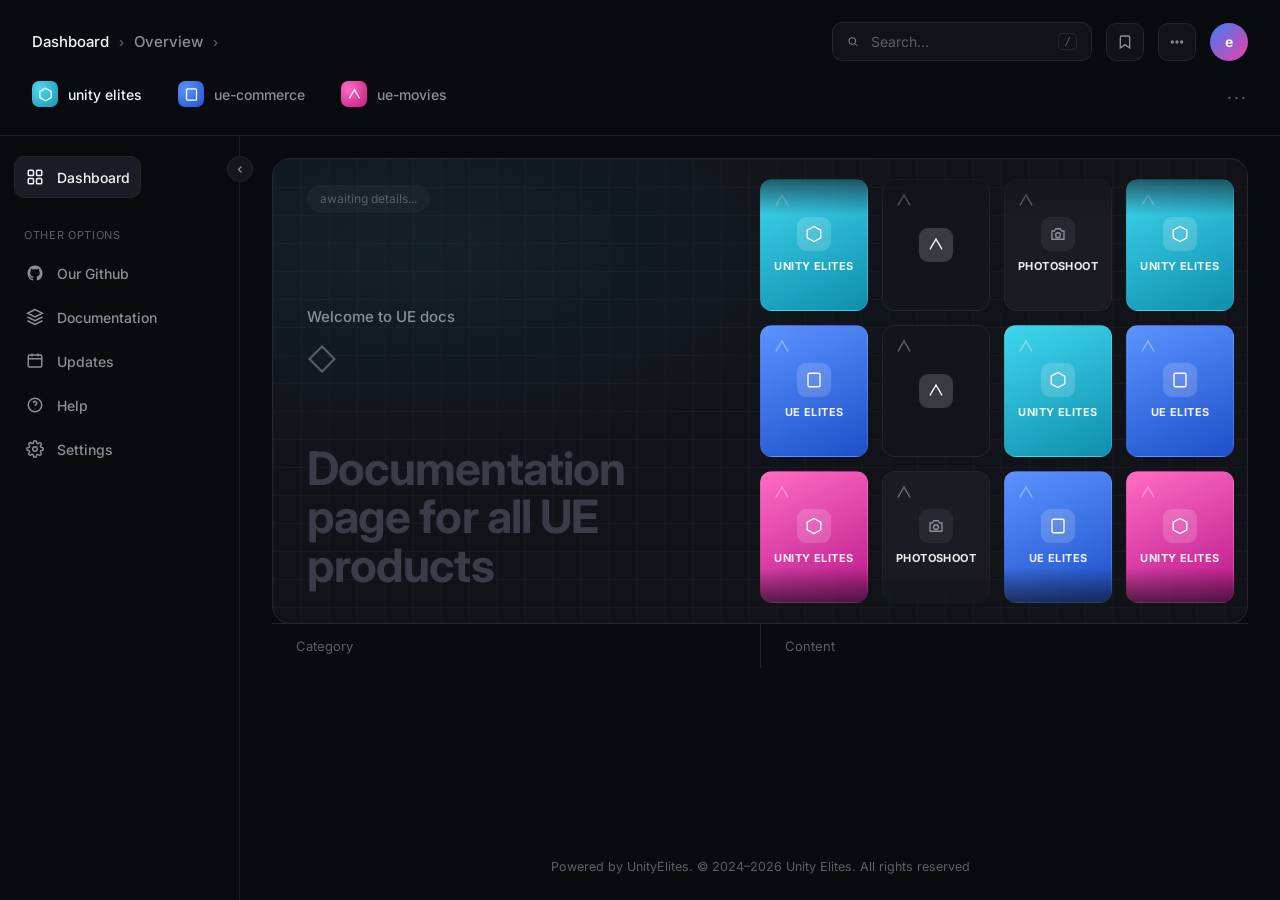
==== docs.html @ 22131591 "memory" ====
<!DOCTYPE html>
<html lang="en">
<head>
<meta charset="UTF-8">
<meta name="viewport" content="width=device-width, initial-scale=1.0">
<title>UE Docs — Documentation</title>
<link rel="preconnect" href="https://fonts.googleapis.com">
<link href="https://fonts.googleapis.com/css2?family=Inter:wght@400;500;600;700;800&display=swap" rel="stylesheet">
<style>
  :root{
    --bg: #0a0b0f;
    --panel: #111319;
    --panel-2: #15171f;
    --border: #23262f;
    --border-soft: #1c1e26;
    --text: #f2f3f5;
    --text-muted: #8a8e99;
    --text-faint: #5b5f6a;
    --accent-cyan: #35c7e8;
    --accent-blue: #3b7cf6;
    --accent-pink: #ef3fa6;
    --active-bg: #1a1d26;
    --radius-lg: 18px;
    --radius-md: 12px;
    --radius-sm: 8px;
  }

  *{ box-sizing: border-box; }

  html,body{
    height: 100%;
    margin: 0;
    background: var(--bg);
    color: var(--text);
    font-family: 'Inter', system-ui, -apple-system, sans-serif;
    -webkit-font-smoothing: antialiased;
  }

  @media (prefers-reduced-motion: reduce){
    *{ animation-duration: 0.001ms !important; transition-duration: 0.001ms !important; }
  }

  a{ color: inherit; text-decoration: none; }
  button{ font-family: inherit; cursor: pointer; }

  .app{
    display: grid;
    grid-template-columns: auto 1fr;
    grid-template-rows: auto auto 1fr auto;
    grid-template-areas:
      "topbar topbar"
      "brands brands"
      "sidebar main"
      "sidebar footer";
    min-height: 100vh;
  }

  /* ---------- Top bar ---------- */
  .topbar{
    grid-area: topbar;
    display: flex;
    align-items: center;
    justify-content: space-between;
    padding: 22px 32px 14px;
    gap: 24px;
  }

  .breadcrumb{
    display: flex;
    align-items: center;
    gap: 10px;
    font-size: 15px;
    color: var(--text);
    font-weight: 500;
  }
  .breadcrumb .sep{ color: var(--text-faint); font-size: 13px; }
  .breadcrumb .crumb-muted{ color: var(--text-muted); }

  .topbar-right{
    display: flex;
    align-items: center;
    gap: 14px;
  }

  .search{
    display: flex;
    align-items: center;
    gap: 10px;
    background: var(--panel);
    border: 1px solid var(--border);
    border-radius: 10px;
    padding: 9px 14px;
    width: 260px;
    color: var(--text-muted);
  }
  .search input{
    background: transparent;
    border: none;
    outline: none;
    color: var(--text);
    font-size: 14px;
    width: 100%;
    font-family: inherit;
  }
  .search input::placeholder{ color: var(--text-faint); }
  .search kbd{
    font-size: 11px;
    color: var(--text-faint);
    border: 1px solid var(--border);
    border-radius: 4px;
    padding: 1px 5px;
  }

  .icon-btn{
    width: 38px; height: 38px;
    border-radius: 10px;
    background: var(--panel);
    border: 1px solid var(--border);
    display: flex; align-items: center; justify-content: center;
    color: var(--text-muted);
    flex-shrink: 0;
  }
  .icon-btn:hover{ color: var(--text); border-color: #33363f; }

  .avatar{
    width: 38px; height: 38px;
    border-radius: 50%;
    background: linear-gradient(135deg, var(--accent-blue), var(--accent-pink));
    display: flex; align-items: center; justify-content: center;
    font-weight: 700;
    font-size: 14px;
    flex-shrink: 0;
  }

  /* ---------- Brand tabs row ---------- */
  .brands{
    grid-area: brands;
    display: flex;
    align-items: center;
    gap: 36px;
    padding: 6px 32px 22px;
    border-bottom: 1px solid var(--border-soft);
  }
  .brand{
    display: flex;
    align-items: center;
    gap: 10px;
    font-size: 14px;
    color: var(--text-muted);
    font-weight: 500;
    padding-bottom: 4px;
    border-bottom: 2px solid transparent;
  }
  .brand-mark{
    width: 26px; height: 26px;
    border-radius: 7px;
    display: flex; align-items: center; justify-content: center;
    flex-shrink: 0;
  }
  .brand-mark svg{ width: 15px; height: 15px; }
  .brand.active{ color: var(--text); }
  .brand:nth-child(1) .brand-mark{ background: radial-gradient(circle at 30% 30%, #4fd8f0, #1a94b3); }
  .brand:nth-child(2) .brand-mark{ background: radial-gradient(circle at 30% 30%, #5b93ff, #2451c9); }
  .brand:nth-child(3) .brand-mark{ background: radial-gradient(circle at 30% 30%, #ff6cc4, #c11a80); }

  .brands-more{
    margin-left: auto;
    color: var(--text-faint);
    font-size: 18px;
    letter-spacing: 2px;
  }

  /* ---------- Sidebar ---------- */
  .sidebar{
    grid-area: sidebar;
    width: 240px;
    padding: 20px 14px 24px;
    border-right: 1px solid var(--border-soft);
    display: flex;
    flex-direction: column;
    transition: width 0.28s cubic-bezier(.4,0,.2,1);
    position: relative;
  }
  .sidebar.collapsed{ width: 72px; }

  .sidebar-toggle{
    position: absolute;
    top: 20px;
    right: -14px;
    width: 26px; height: 26px;
    border-radius: 50%;
    background: var(--panel-2);
    border: 1px solid var(--border);
    display: flex; align-items: center; justify-content: center;
    color: var(--text-muted);
    z-index: 2;
  }
  .sidebar-toggle svg{ width: 13px; height: 13px; transition: transform 0.28s ease; }
  .sidebar.collapsed .sidebar-toggle svg{ transform: rotate(180deg); }

  .nav-group{ margin-bottom: 22px; }
  .nav-label{
    font-size: 11px;
    text-transform: uppercase;
    letter-spacing: 0.06em;
    color: var(--text-faint);
    padding: 0 10px 10px;
    white-space: nowrap;
    overflow: hidden;
    transition: opacity 0.2s ease;
  }
  .sidebar.collapsed .nav-label{ opacity: 0; }

  .nav-item{
    display: flex;
    align-items: center;
    gap: 12px;
    padding: 10px 10px;
    border-radius: 10px;
    color: var(--text-muted);
    font-size: 14px;
    font-weight: 500;
    margin-bottom: 2px;
    background: transparent;
    border: 1px solid transparent;
    white-space: nowrap;
    overflow: hidden;
  }
  .nav-item:hover{ color: var(--text); background: var(--panel); }
  .nav-item.active{
    color: var(--text);
    background: var(--active-bg);
    border-color: var(--border);
  }
  .nav-item .nav-icon{
    width: 20px; height: 20px;
    flex-shrink: 0;
    display: flex; align-items: center; justify-content: center;
  }
  .nav-item .nav-icon svg{ width: 18px; height: 18px; }
  .nav-item .nav-text{
    transition: opacity 0.15s ease;
  }
  .sidebar.collapsed .nav-item{ justify-content: center; }
  .sidebar.collapsed .nav-item .nav-text{ display: none; }
  .sidebar.collapsed .nav-group{ display: flex; flex-direction: column; }

  /* ---------- Main content ---------- */
  .main{
    grid-area: main;
    padding: 22px 32px 0;
  }

  .hero-card{
    position: relative;
    border-radius: var(--radius-lg);
    border: 1px solid var(--border);
    background:
      radial-gradient(ellipse at 15% 20%, rgba(53,199,232,0.06), transparent 45%),
      var(--panel);
    background-image:
      linear-gradient(rgba(255,255,255,0.025) 1px, transparent 1px),
      linear-gradient(90deg, rgba(255,255,255,0.025) 1px, transparent 1px),
      radial-gradient(ellipse at 15% 20%, rgba(53,199,232,0.07), transparent 45%);
    background-size: 28px 28px, 28px 28px, 100% 100%;
    display: grid;
    grid-template-columns: 1fr 1fr;
    min-height: 460px;
    overflow: hidden;
  }

  .hero-left{
    padding: 26px 0 34px 34px;
    display: flex;
    flex-direction: column;
    justify-content: space-between;
    position: relative;
  }

  .awaiting-tag{
    display: inline-flex;
    width: fit-content;
    font-size: 12px;
    color: var(--text-faint);
    background: rgba(255,255,255,0.03);
    border: 1px solid var(--border);
    padding: 5px 12px;
    border-radius: 20px;
  }

  .welcome-block{
    display: flex;
    flex-direction: column;
    align-items: flex-start;
    gap: 18px;
    margin-top: 24px;
  }
  .welcome-text{
    font-size: 15px;
    color: var(--text-muted);
    font-weight: 500;
  }
  .diamond-icon{
    width: 30px; height: 30px;
    color: var(--text-faint);
  }

  .content-title-wrap{
    min-height: 130px;
    display: flex;
    align-items: flex-end;
  }
  .content-title{
    font-size: 46px;
    font-weight: 700;
    line-height: 1.05;
    letter-spacing: -0.02em;
    color: #3a3d47;
    max-width: 380px;
  }
  .content-title.filled{ color: var(--text); }

  @keyframes fadeInUp{
    from{ opacity: 0; transform: translateY(26px); }
    to{ opacity: 1; transform: translateY(0); }
  }
  .content-title.animate{
    animation: fadeInUp 0.5s cubic-bezier(.22,1,.36,1) both;
  }

  /* ---------- Marquee (right side) ---------- */
  .hero-right{
    position: relative;
    overflow: hidden;
    display: flex;
    flex-direction: column;
    justify-content: center;
    gap: 14px;
    padding: 20px 20px 20px 0;
    -webkit-mask-image: linear-gradient(to bottom, transparent, black 12%, black 88%, transparent);
    mask-image: linear-gradient(to bottom, transparent, black 12%, black 88%, transparent);
  }

  .marquee-row{
    display: flex;
    gap: 14px;
    width: max-content;
  }
  .marquee-row.row-a{ animation: scrollLeft 34s linear infinite; }
  .marquee-row.row-b{ animation: scrollRight 22s linear infinite; }
  .marquee-row.row-c{ animation: scrollLeft 46s linear infinite; }

  @keyframes scrollLeft{
    from{ transform: translateX(0); }
    to{ transform: translateX(-50%); }
  }
  @keyframes scrollRight{
    from{ transform: translateX(-50%); }
    to{ transform: translateX(0); }
  }

  .tile{
    width: 108px; height: 132px;
    border-radius: 12px;
    flex-shrink: 0;
    display: flex;
    flex-direction: column;
    align-items: center;
    justify-content: center;
    gap: 8px;
    position: relative;
    overflow: hidden;
    border: 1px solid rgba(255,255,255,0.06);
  }
  .tile span{
    font-size: 11px;
    font-weight: 700;
    letter-spacing: 0.04em;
    color: rgba(255,255,255,0.92);
    text-transform: uppercase;
  }
  .tile.dark{ background: #14151b; border-color: var(--border); }
  .tile.dark span{ color: var(--text-faint); font-size: 10px; }
  .tile.cyan{ background: linear-gradient(155deg, #3fd6ef, #0f8fac); }
  .tile.blue{ background: linear-gradient(155deg, #5b93ff, #1e4fc9); }
  .tile.pink{ background: linear-gradient(155deg, #ff6cc4, #b8168a); }
  .tile.photo{ background: #1a1c23; border-color: var(--border); }
  .tile-mark{
    width: 34px; height: 34px;
    border-radius: 9px;
    background: rgba(255,255,255,0.16);
    display: flex; align-items: center; justify-content: center;
  }
  .tile-mark svg{ width: 18px; height: 18px; color: white; }
  .tile.photo .tile-mark{ background: rgba(255,255,255,0.06); }
  .tile.photo .tile-mark svg{ color: var(--text-muted); }
  .tile-chevron{
    position: absolute;
    top: 12px; left: 12px;
    width: 18px; height: 18px;
    color: rgba(255,255,255,0.35);
  }
  .tile.dark .tile-chevron{ color: var(--text-faint); }

  /* ---------- Category / Content bar ---------- */
  .meta-bar{
    display: flex;
    border-top: 1px solid var(--border);
    margin-top: -1px;
  }
  .meta-bar .meta-cell{
    flex: 1;
    padding: 14px 24px;
    font-size: 13px;
    color: var(--text-faint);
    border-right: 1px solid var(--border);
  }
  .meta-bar .meta-cell:last-child{ border-right: none; }

  .hero-card-wrap{ position: relative; }

  /* ---------- Footer ---------- */
  .footer{
    grid-area: footer;
    text-align: center;
    padding: 22px 32px 26px;
    font-size: 12.5px;
    color: var(--text-faint);
  }

  /* ---------- Responsive ---------- */
  @media (max-width: 900px){
    .app{ grid-template-columns: 1fr; grid-template-areas: "topbar" "brands" "main" "footer"; }
    .sidebar{ display: none; }
    .hero-card{ grid-template-columns: 1fr; }
    .hero-right{ display: none; }
    .search{ display: none; }
  }
</style>
</head>
<body>

<div class="app">

  <!-- Top bar -->
  <header class="topbar">
    <div class="breadcrumb">
      <span>Dashboard</span>
      <span class="sep">›</span>
      <span class="crumb-muted" id="crumbSection">Overview</span>
      <span class="sep">›</span>
    </div>
    <div class="topbar-right">
      <label class="search">
        <svg width="15" height="15" viewBox="0 0 24 24" fill="none" stroke="currentColor" stroke-width="2"><circle cx="11" cy="11" r="7"/><path d="M21 21l-4.3-4.3"/></svg>
        <input type="text" placeholder="Search...">
        <kbd>/</kbd>
      </label>
      <button class="icon-btn" title="Bookmarks">
        <svg width="16" height="16" viewBox="0 0 24 24" fill="none" stroke="currentColor" stroke-width="2"><path d="M19 21l-7-5-7 5V5a2 2 0 0 1 2-2h10a2 2 0 0 1 2 2z"/></svg>
      </button>
      <button class="icon-btn" title="More">
        <svg width="16" height="16" viewBox="0 0 24 24" fill="none" stroke="currentColor" stroke-width="2"><circle cx="5" cy="12" r="1.5"/><circle cx="12" cy="12" r="1.5"/><circle cx="19" cy="12" r="1.5"/></svg>
      </button>
      <div class="avatar">e</div>
    </div>
  </header>

  <!-- Brand tabs -->
  <nav class="brands">
    <div class="brand active">
      <div class="brand-mark"><svg viewBox="0 0 24 24" fill="none" stroke="white" stroke-width="2"><path d="M12 2l9 5v10l-9 5-9-5V7z"/></svg></div>
      unity elites
    </div>
    <div class="brand">
      <div class="brand-mark"><svg viewBox="0 0 24 24" fill="none" stroke="white" stroke-width="2"><rect x="4" y="3" width="16" height="18" rx="2"/></svg></div>
      ue-commerce
    </div>
    <div class="brand">
      <div class="brand-mark"><svg viewBox="0 0 24 24" fill="none" stroke="white" stroke-width="2"><path d="M4 18c3-6 6-10 8-14 2 4 5 8 8 14"/></svg></div>
      ue-movies
    </div>
    <div class="brands-more">···</div>
  </nav>

  <!-- Sidebar -->
  <aside class="sidebar" id="sidebar">
    <button class="sidebar-toggle" id="sidebarToggle" title="Collapse sidebar">
      <svg viewBox="0 0 24 24" fill="none" stroke="currentColor" stroke-width="2.4"><path d="M15 6l-6 6 6 6"/></svg>
    </button>

    <div class="nav-group">
      <button class="nav-item" data-section="overview" data-title="Overview">
        <span class="nav-icon"><svg viewBox="0 0 24 24" fill="none" stroke="currentColor" stroke-width="2"><rect x="3" y="3" width="7" height="7" rx="1.5"/><rect x="14" y="3" width="7" height="7" rx="1.5"/><rect x="3" y="14" width="7" height="7" rx="1.5"/><rect x="14" y="14" width="7" height="7" rx="1.5"/></svg></span>
        <span class="nav-text">Dashboard</span>
      </button>
    </div>

    <div class="nav-group" style="margin-top: 6px;">
      <div class="nav-label">Other options</div>

      <button class="nav-item" data-section="github" data-title="Our Github">
        <span class="nav-icon"><svg viewBox="0 0 24 24" fill="currentColor"><path d="M12 2C6.48 2 2 6.58 2 12.25c0 4.53 2.87 8.37 6.84 9.73.5.1.68-.22.68-.49 0-.24-.01-1.04-.01-1.88-2.78.62-3.37-1.21-3.37-1.21-.45-1.18-1.11-1.49-1.11-1.49-.91-.64.07-.63.07-.63 1 .07 1.53 1.05 1.53 1.05.89 1.56 2.34 1.11 2.91.85.09-.66.35-1.11.63-1.37-2.22-.26-4.56-1.14-4.56-5.07 0-1.12.39-2.03 1.03-2.75-.1-.26-.45-1.31.1-2.73 0 0 .84-.28 2.75 1.05a9.3 9.3 0 0 1 2.5-.35c.85 0 1.71.12 2.5.35 1.91-1.33 2.75-1.05 2.75-1.05.55 1.42.2 2.47.1 2.73.64.72 1.03 1.63 1.03 2.75 0 3.94-2.34 4.8-4.57 5.06.36.32.68.95.68 1.92 0 1.39-.01 2.51-.01 2.85 0 .27.18.6.69.49A10.26 10.26 0 0 0 22 12.25C22 6.58 17.52 2 12 2z"/></svg></span>
        <span class="nav-text">Our Github</span>
      </button>

      <button class="nav-item" data-section="documentation" data-title="Documentation">
        <span class="nav-icon"><svg viewBox="0 0 24 24" fill="none" stroke="currentColor" stroke-width="2"><path d="M12 2L2 7l10 5 10-5-10-5z"/><path d="M2 17l10 5 10-5"/><path d="M2 12l10 5 10-5"/></svg></span>
        <span class="nav-text">Documentation</span>
      </button>

      <button class="nav-item" data-section="updates" data-title="Updates">
        <span class="nav-icon"><svg viewBox="0 0 24 24" fill="none" stroke="currentColor" stroke-width="2"><rect x="3" y="4" width="18" height="16" rx="2"/><path d="M3 9h18"/><path d="M8 2v4M16 2v4"/></svg></span>
        <span class="nav-text">Updates</span>
      </button>

      <button class="nav-item" data-section="help" data-title="Help">
        <span class="nav-icon"><svg viewBox="0 0 24 24" fill="none" stroke="currentColor" stroke-width="2"><circle cx="12" cy="12" r="9"/><path d="M9.5 9a2.5 2.5 0 0 1 4.9.8c0 1.7-2.4 2-2.4 3.4"/><circle cx="12" cy="17" r="0.6" fill="currentColor" stroke="none"/></svg></span>
        <span class="nav-text">Help</span>
      </button>

      <button class="nav-item" data-section="settings" data-title="Settings">
        <span class="nav-icon"><svg viewBox="0 0 24 24" fill="none" stroke="currentColor" stroke-width="2"><circle cx="12" cy="12" r="3"/><path d="M19.4 15a1.7 1.7 0 0 0 .34 1.87l.06.06a2 2 0 1 1-2.83 2.83l-.06-.06a1.7 1.7 0 0 0-1.87-.34 1.7 1.7 0 0 0-1.03 1.56V21a2 2 0 1 1-4 0v-.09a1.7 1.7 0 0 0-1.03-1.56 1.7 1.7 0 0 0-1.87.34l-.06.06a2 2 0 1 1-2.83-2.83l.06-.06a1.7 1.7 0 0 0 .34-1.87 1.7 1.7 0 0 0-1.56-1.03H3a2 2 0 1 1 0-4h.09a1.7 1.7 0 0 0 1.56-1.03 1.7 1.7 0 0 0-.34-1.87l-.06-.06a2 2 0 1 1 2.83-2.83l.06.06a1.7 1.7 0 0 0 1.87.34H9a1.7 1.7 0 0 0 1.03-1.56V3a2 2 0 1 1 4 0v.09a1.7 1.7 0 0 0 1.03 1.56 1.7 1.7 0 0 0 1.87-.34l.06-.06a2 2 0 1 1 2.83 2.83l-.06.06a1.7 1.7 0 0 0-.34 1.87V9a1.7 1.7 0 0 0 1.56 1.03H21a2 2 0 1 1 0 4h-.09a1.7 1.7 0 0 0-1.56 1.03z"/></svg></span>
        <span class="nav-text">Settings</span>
      </button>
    </div>
  </aside>

  <!-- Main -->
  <main class="main">
    <div class="hero-card-wrap">
      <div class="hero-card">

        <div class="hero-left">
          <span class="awaiting-tag" id="awaitingTag">awaiting details...</span>

          <div class="welcome-block">
            <div class="welcome-text">Welcome to UE docs</div>
            <svg class="diamond-icon" viewBox="0 0 24 24" fill="none" stroke="currentColor" stroke-width="1.6"><path d="M12 2l10 10-10 10L2 12z"/></svg>
          </div>

          <div class="content-title-wrap">
            <div class="content-title" id="contentTitle">Documentation<br>page for all UE<br>products</div>
          </div>
        </div>

        <div class="hero-right">
          <div class="marquee-row row-a" id="rowA"></div>
          <div class="marquee-row row-b" id="rowB"></div>
          <div class="marquee-row row-c" id="rowC"></div>
        </div>

      </div>

      <div class="meta-bar">
        <div class="meta-cell">Category</div>
        <div class="meta-cell">Content</div>
      </div>
    </div>
  </main>

  <footer class="footer">
    Powered by UnityElites. © 2024–2026 Unity Elites. All rights reserved
  </footer>

</div>

<script>
  // ---------- Sidebar collapse ----------
  const sidebar = document.getElementById('sidebar');
  const toggle = document.getElementById('sidebarToggle');
  toggle.addEventListener('click', () => {
    sidebar.classList.toggle('collapsed');
  });

  // ---------- Sidebar item selection + fade-in-up content ----------
  const navItems = document.querySelectorAll('.nav-item');
  const contentTitle = document.getElementById('contentTitle');
  const crumbSection = document.getElementById('crumbSection');
  const awaitingTag = document.getElementById('awaitingTag');

  const titles = {
    overview: 'Documentation<br>page for all UE<br>products',
    github: 'Our<br>Github',
    documentation: 'Document<br>ation',
    updates: 'Latest<br>Updates',
    help: 'Help<br>Center',
    settings: 'Settings'
  };

  function selectSection(item){
    navItems.forEach(el => el.classList.remove('active'));
    item.classList.add('active');

    const section = item.dataset.section;
    const title = item.dataset.title;

    crumbSection.textContent = title;
    awaitingTag.style.display = section === 'overview' ? 'inline-flex' : 'none';

    // restart the fade-in-up animation
    contentTitle.classList.remove('animate');
    contentTitle.classList.add('filled');
    // force reflow so the animation replays every click
    void contentTitle.offsetWidth;
    contentTitle.innerHTML = titles[section] || title;
    contentTitle.classList.add('animate');
  }

  navItems.forEach(item => {
    item.addEventListener('click', () => selectSection(item));
  });
  // Default selected state
  navItems[0].classList.add('active');

  // ---------- Marquee tiles ----------
  const tileDefs = [
    { cls: 'cyan', label: 'Unity Elites', icon: '<path d="M12 2l9 5v10l-9 5-9-5V7z"/>' },
    { cls: 'dark', label: '', icon: '<path d="M4 18c3-6 6-10 8-14 2 4 5 8 8 14"/>' },
    { cls: 'photo', label: 'Photoshoot', icon: '<path d="M4 8h3l2-3h6l2 3h3v11H4z"/><circle cx="12" cy="13.5" r="3.2"/>' },
    { cls: 'blue', label: 'UE Elites', icon: '<rect x="4" y="3" width="16" height="18" rx="2"/>' },
    { cls: 'dark', label: '', icon: '<path d="M4 18c3-6 6-10 8-14 2 4 5 8 8 14"/>' },
    { cls: 'pink', label: 'Unity Elites', icon: '<path d="M12 2l9 5v10l-9 5-9-5V7z"/>' },
  ];

  function buildTile(def){
    const tile = document.createElement('div');
    tile.className = 'tile ' + def.cls;
    tile.innerHTML = `
      <svg class="tile-chevron" viewBox="0 0 24 24" fill="none" stroke="currentColor" stroke-width="2"><path d="M4 18c3-6 6-10 8-14 2 4 5 8 8 14"/></svg>
      <div class="tile-mark"><svg viewBox="0 0 24 24" fill="none" stroke="currentColor" stroke-width="1.8">${def.icon}</svg></div>
      ${def.label ? `<span>${def.label}</span>` : ''}
    `;
    return tile;
  }

  function fillRow(rowEl, order){
    // duplicate the sequence so the loop is seamless
    const seq = [...order, ...order];
    seq.forEach(def => rowEl.appendChild(buildTile(def)));
  }

  fillRow(document.getElementById('rowA'), [tileDefs[0], tileDefs[1], tileDefs[2]]);
  fillRow(document.getElementById('rowB'), [tileDefs[3], tileDefs[4], tileDefs[0]]);
  fillRow(document.getElementById('rowC'), [tileDefs[5], tileDefs[2], tileDefs[3]]);
</script>

</body>
</html>
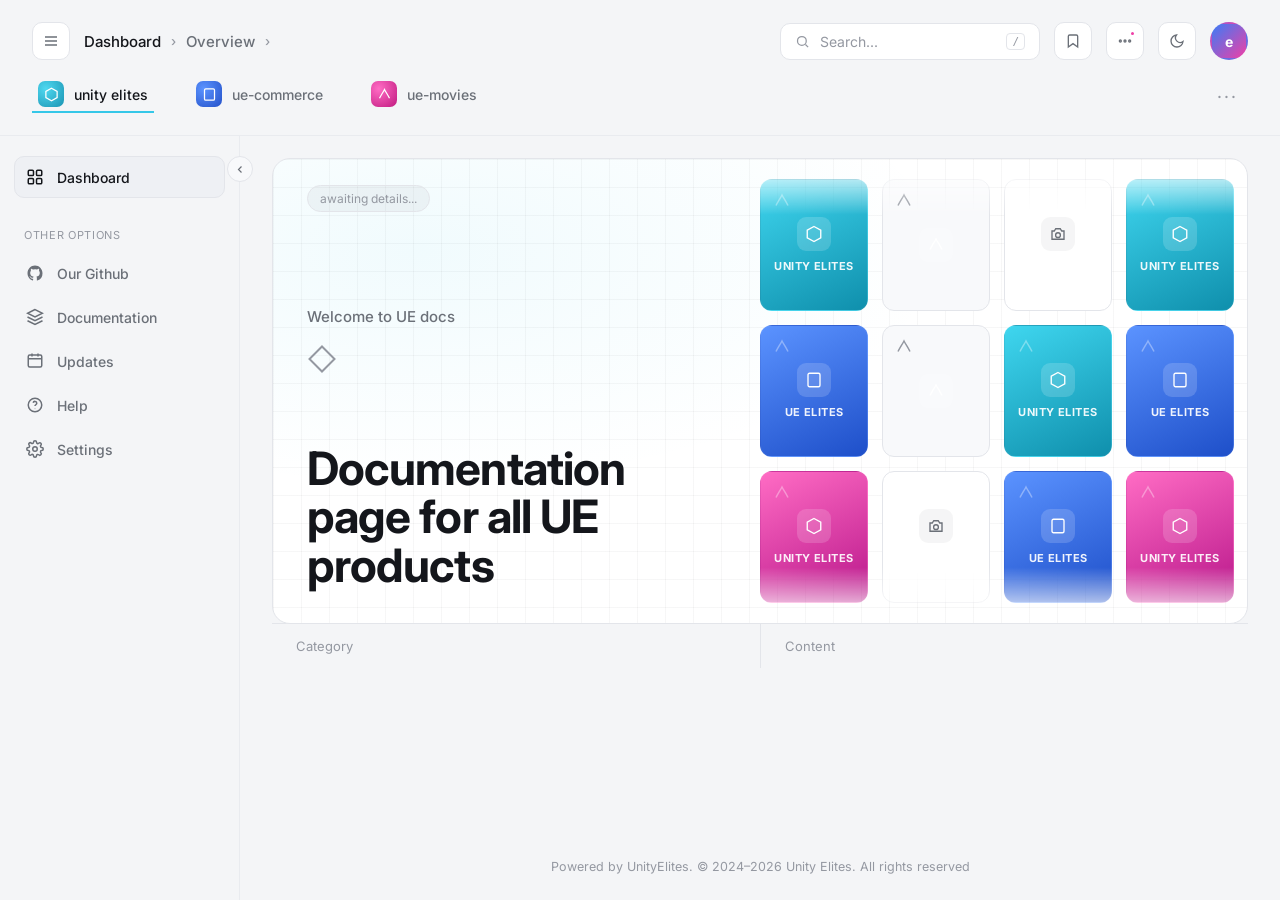
==== commit 4762aed0: "responsiveness" ====
--- a/docs.html
+++ b/docs.html
@@ -1,5 +1,5 @@
 <!DOCTYPE html>
-<html lang="en">
+<html lang="en" data-theme="dark">
 <head>
 <meta charset="UTF-8">
 <meta name="viewport" content="width=device-width, initial-scale=1.0">
@@ -8,21 +8,47 @@
 <link href="https://fonts.googleapis.com/css2?family=Inter:wght@400;500;600;700;800&display=swap" rel="stylesheet">
 <style>
   :root{
+    --radius-lg: 18px;
+    --radius-md: 12px;
+    --radius-sm: 8px;
+    --accent-cyan: #35c7e8;
+    --accent-blue: #3b7cf6;
+    --accent-pink: #ef3fa6;
+    --danger: #ef4444;
+  }
+
+  html[data-theme="dark"]{
     --bg: #0a0b0f;
     --panel: #111319;
     --panel-2: #15171f;
+    --panel-raised: #1a1c24;
     --border: #23262f;
     --border-soft: #1c1e26;
     --text: #f2f3f5;
     --text-muted: #8a8e99;
     --text-faint: #5b5f6a;
-    --accent-cyan: #35c7e8;
-    --accent-blue: #3b7cf6;
-    --accent-pink: #ef3fa6;
     --active-bg: #1a1d26;
-    --radius-lg: 18px;
-    --radius-md: 12px;
-    --radius-sm: 8px;
+    --grid-line: rgba(255,255,255,0.025);
+    --shadow: 0 12px 32px rgba(0,0,0,0.45);
+    --overlay: rgba(6,7,10,0.6);
+    --hover-bg: rgba(255,255,255,0.045);
+  }
+
+  html[data-theme="light"]{
+    --bg: #f4f5f7;
+    --panel: #ffffff;
+    --panel-2: #f8f9fb;
+    --panel-raised: #ffffff;
+    --border: #e3e5ea;
+    --border-soft: #e9ebef;
+    --text: #14161b;
+    --text-muted: #6b7078;
+    --text-faint: #9498a1;
+    --active-bg: #eef0f4;
+    --grid-line: rgba(20,22,27,0.035);
+    --shadow: 0 12px 32px rgba(20,22,27,0.12);
+    --overlay: rgba(20,22,27,0.32);
+    --hover-bg: rgba(20,22,27,0.04);
   }
 
   *{ box-sizing: border-box; }
@@ -34,6 +60,7 @@
     color: var(--text);
     font-family: 'Inter', system-ui, -apple-system, sans-serif;
     -webkit-font-smoothing: antialiased;
+    transition: background 0.2s ease, color 0.2s ease;
   }
 
   @media (prefers-reduced-motion: reduce){
@@ -42,6 +69,7 @@
 
   a{ color: inherit; text-decoration: none; }
   button{ font-family: inherit; cursor: pointer; }
+  ul{ list-style: none; margin: 0; padding: 0; }
 
   .app{
     display: grid;
@@ -61,9 +89,18 @@
     display: flex;
     align-items: center;
     justify-content: space-between;
-    padding: 22px 32px 14px;
-    gap: 24px;
-  }
+    padding: clamp(14px, 3vw, 22px) clamp(14px, 4vw, 32px) 14px;
+    gap: clamp(10px, 2vw, 24px);
+  }
+
+  .topbar-left{
+    display: flex;
+    align-items: center;
+    gap: 14px;
+    min-width: 0;
+  }
+
+  .menu-btn{ display: none; flex-shrink: 0; }
 
   .breadcrumb{
     display: flex;
@@ -72,9 +109,12 @@
     font-size: 15px;
     color: var(--text);
     font-weight: 500;
-  }
-  .breadcrumb .sep{ color: var(--text-faint); font-size: 13px; }
-  .breadcrumb .crumb-muted{ color: var(--text-muted); }
+    min-width: 0;
+    overflow: hidden;
+    white-space: nowrap;
+  }
+  .breadcrumb .sep{ color: var(--text-faint); font-size: 13px; flex-shrink: 0; }
+  .breadcrumb .crumb-muted{ color: var(--text-muted); overflow: hidden; text-overflow: ellipsis; }
 
   .topbar-right{
     display: flex;
@@ -82,7 +122,7 @@
     gap: 14px;
   }
 
-  .search{
+  .search-trigger{
     display: flex;
     align-items: center;
     gap: 10px;
@@ -91,19 +131,13 @@
     border-radius: 10px;
     padding: 9px 14px;
     width: 260px;
-    color: var(--text-muted);
-  }
-  .search input{
-    background: transparent;
-    border: none;
-    outline: none;
-    color: var(--text);
+    color: var(--text-faint);
     font-size: 14px;
-    width: 100%;
-    font-family: inherit;
-  }
-  .search input::placeholder{ color: var(--text-faint); }
-  .search kbd{
+    text-align: left;
+  }
+  .search-trigger:hover{ border-color: var(--accent-cyan); color: var(--text-muted); }
+  .search-trigger span.placeholder{ flex: 1; }
+  .search-trigger kbd{
     font-size: 11px;
     color: var(--text-faint);
     border: 1px solid var(--border);
@@ -119,28 +153,49 @@
     display: flex; align-items: center; justify-content: center;
     color: var(--text-muted);
     flex-shrink: 0;
-  }
-  .icon-btn:hover{ color: var(--text); border-color: #33363f; }
-
-  .avatar{
+    position: relative;
+    transition: color 0.15s ease, border-color 0.15s ease, background 0.15s ease;
+  }
+  .icon-btn:hover, .icon-btn.open{ color: var(--text); border-color: var(--accent-cyan); }
+  .icon-btn svg{ width: 16px; height: 16px; }
+  .icon-btn .dot{
+    position: absolute;
+    top: 7px; right: 7px;
+    width: 7px; height: 7px;
+    border-radius: 50%;
+    background: var(--accent-pink);
+    border: 2px solid var(--panel);
+  }
+
+  .avatar-btn{
     width: 38px; height: 38px;
     border-radius: 50%;
     background: linear-gradient(135deg, var(--accent-blue), var(--accent-pink));
     display: flex; align-items: center; justify-content: center;
     font-weight: 700;
     font-size: 14px;
+    color: white;
     flex-shrink: 0;
-  }
+    border: 2px solid transparent;
+  }
+  .avatar-btn.open{ border-color: var(--accent-cyan); }
+
+  .anchor{ position: relative; }
 
   /* ---------- Brand tabs row ---------- */
   .brands{
     grid-area: brands;
     display: flex;
     align-items: center;
-    gap: 36px;
-    padding: 6px 32px 22px;
+    gap: clamp(18px, 4vw, 36px);
+    padding: 6px clamp(14px, 4vw, 32px) 22px;
     border-bottom: 1px solid var(--border-soft);
-  }
+    overflow-x: auto;
+    -webkit-overflow-scrolling: touch;
+    scrollbar-width: none;
+  }
+  .brands::-webkit-scrollbar{ display: none; }
+  .brand{ flex-shrink: 0; }
   .brand{
     display: flex;
     align-items: center;
@@ -150,6 +205,8 @@
     font-weight: 500;
     padding-bottom: 4px;
     border-bottom: 2px solid transparent;
+    background: transparent;
+    border-left: none; border-right: none; border-top: none;
   }
   .brand-mark{
     width: 26px; height: 26px;
@@ -158,17 +215,22 @@
     flex-shrink: 0;
   }
   .brand-mark svg{ width: 15px; height: 15px; }
-  .brand.active{ color: var(--text); }
-  .brand:nth-child(1) .brand-mark{ background: radial-gradient(circle at 30% 30%, #4fd8f0, #1a94b3); }
-  .brand:nth-child(2) .brand-mark{ background: radial-gradient(circle at 30% 30%, #5b93ff, #2451c9); }
-  .brand:nth-child(3) .brand-mark{ background: radial-gradient(circle at 30% 30%, #ff6cc4, #c11a80); }
+  .brand.active{ color: var(--text); border-bottom-color: var(--accent-cyan); }
+  .brand[data-brand="unity-elites"] .brand-mark{ background: radial-gradient(circle at 30% 30%, #4fd8f0, #1a94b3); }
+  .brand[data-brand="ue-commerce"] .brand-mark{ background: radial-gradient(circle at 30% 30%, #5b93ff, #2451c9); }
+  .brand[data-brand="ue-movies"] .brand-mark{ background: radial-gradient(circle at 30% 30%, #ff6cc4, #c11a80); }
 
   .brands-more{
     margin-left: auto;
     color: var(--text-faint);
     font-size: 18px;
     letter-spacing: 2px;
-  }
+    background: transparent;
+    border: none;
+    padding: 4px 10px;
+    border-radius: 8px;
+  }
+  .brands-more:hover{ background: var(--hover-bg); color: var(--text); }
 
   /* ---------- Sidebar ---------- */
   .sidebar{
@@ -197,6 +259,29 @@
   }
   .sidebar-toggle svg{ width: 13px; height: 13px; transition: transform 0.28s ease; }
   .sidebar.collapsed .sidebar-toggle svg{ transform: rotate(180deg); }
+
+  .sidebar-close-mobile{
+    display: none;
+    width: 32px; height: 32px;
+    border-radius: 9px;
+    background: var(--panel-2);
+    border: 1px solid var(--border);
+    align-items: center; justify-content: center;
+    color: var(--text-muted);
+    margin: 0 0 14px auto;
+  }
+  .sidebar-close-mobile svg{ width: 15px; height: 15px; }
+
+  .sidebar-scrim{
+    position: fixed;
+    inset: 0;
+    background: var(--overlay);
+    z-index: 140;
+    opacity: 0;
+    pointer-events: none;
+    transition: opacity 0.22s ease;
+  }
+  .sidebar-scrim.open{ opacity: 1; pointer-events: auto; }
 
   .nav-group{ margin-bottom: 22px; }
   .nav-label{
@@ -225,8 +310,9 @@
     border: 1px solid transparent;
     white-space: nowrap;
     overflow: hidden;
-  }
-  .nav-item:hover{ color: var(--text); background: var(--panel); }
+    width: 100%;
+  }
+  .nav-item:hover{ color: var(--text); background: var(--hover-bg); }
   .nav-item.active{
     color: var(--text);
     background: var(--active-bg);
@@ -238,29 +324,23 @@
     display: flex; align-items: center; justify-content: center;
   }
   .nav-item .nav-icon svg{ width: 18px; height: 18px; }
-  .nav-item .nav-text{
-    transition: opacity 0.15s ease;
-  }
   .sidebar.collapsed .nav-item{ justify-content: center; }
   .sidebar.collapsed .nav-item .nav-text{ display: none; }
-  .sidebar.collapsed .nav-group{ display: flex; flex-direction: column; }
 
   /* ---------- Main content ---------- */
   .main{
     grid-area: main;
-    padding: 22px 32px 0;
+    padding: 22px clamp(14px, 4vw, 32px) 0;
   }
 
   .hero-card{
     position: relative;
     border-radius: var(--radius-lg);
     border: 1px solid var(--border);
-    background:
-      radial-gradient(ellipse at 15% 20%, rgba(53,199,232,0.06), transparent 45%),
-      var(--panel);
+    background: var(--panel);
     background-image:
-      linear-gradient(rgba(255,255,255,0.025) 1px, transparent 1px),
-      linear-gradient(90deg, rgba(255,255,255,0.025) 1px, transparent 1px),
+      linear-gradient(var(--grid-line) 1px, transparent 1px),
+      linear-gradient(90deg, var(--grid-line) 1px, transparent 1px),
       radial-gradient(ellipse at 15% 20%, rgba(53,199,232,0.07), transparent 45%);
     background-size: 28px 28px, 28px 28px, 100% 100%;
     display: grid;
@@ -270,11 +350,12 @@
   }
 
   .hero-left{
-    padding: 26px 0 34px 34px;
+    padding: clamp(18px, 3vw, 26px) clamp(16px, 3vw, 24px) clamp(20px, 4vw, 34px) clamp(18px, 4vw, 34px);
     display: flex;
     flex-direction: column;
     justify-content: space-between;
     position: relative;
+    min-width: 0;
   }
 
   .awaiting-tag{
@@ -282,7 +363,7 @@
     width: fit-content;
     font-size: 12px;
     color: var(--text-faint);
-    background: rgba(255,255,255,0.03);
+    background: var(--hover-bg);
     border: 1px solid var(--border);
     padding: 5px 12px;
     border-radius: 20px;
@@ -311,11 +392,11 @@
     align-items: flex-end;
   }
   .content-title{
-    font-size: 46px;
+    font-size: clamp(28px, 5vw, 46px);
     font-weight: 700;
     line-height: 1.05;
     letter-spacing: -0.02em;
-    color: #3a3d47;
+    color: var(--text-faint);
     max-width: 380px;
   }
   .content-title.filled{ color: var(--text); }
@@ -341,23 +422,13 @@
     mask-image: linear-gradient(to bottom, transparent, black 12%, black 88%, transparent);
   }
 
-  .marquee-row{
-    display: flex;
-    gap: 14px;
-    width: max-content;
-  }
+  .marquee-row{ display: flex; gap: 14px; width: max-content; }
   .marquee-row.row-a{ animation: scrollLeft 34s linear infinite; }
   .marquee-row.row-b{ animation: scrollRight 22s linear infinite; }
   .marquee-row.row-c{ animation: scrollLeft 46s linear infinite; }
 
-  @keyframes scrollLeft{
-    from{ transform: translateX(0); }
-    to{ transform: translateX(-50%); }
-  }
-  @keyframes scrollRight{
-    from{ transform: translateX(-50%); }
-    to{ transform: translateX(0); }
-  }
+  @keyframes scrollLeft{ from{ transform: translateX(0); } to{ transform: translateX(-50%); } }
+  @keyframes scrollRight{ from{ transform: translateX(-50%); } to{ transform: translateX(0); } }
 
   .tile{
     width: 108px; height: 132px;
@@ -379,12 +450,12 @@
     color: rgba(255,255,255,0.92);
     text-transform: uppercase;
   }
-  .tile.dark{ background: #14151b; border-color: var(--border); }
+  .tile.dark{ background: var(--panel-2); border-color: var(--border); }
   .tile.dark span{ color: var(--text-faint); font-size: 10px; }
   .tile.cyan{ background: linear-gradient(155deg, #3fd6ef, #0f8fac); }
   .tile.blue{ background: linear-gradient(155deg, #5b93ff, #1e4fc9); }
   .tile.pink{ background: linear-gradient(155deg, #ff6cc4, #b8168a); }
-  .tile.photo{ background: #1a1c23; border-color: var(--border); }
+  .tile.photo{ background: var(--panel-raised); border-color: var(--border); }
   .tile-mark{
     width: 34px; height: 34px;
     border-radius: 9px;
@@ -392,22 +463,17 @@
     display: flex; align-items: center; justify-content: center;
   }
   .tile-mark svg{ width: 18px; height: 18px; color: white; }
-  .tile.photo .tile-mark{ background: rgba(255,255,255,0.06); }
+  .tile.photo .tile-mark{ background: var(--hover-bg); }
   .tile.photo .tile-mark svg{ color: var(--text-muted); }
   .tile-chevron{
-    position: absolute;
-    top: 12px; left: 12px;
+    position: absolute; top: 12px; left: 12px;
     width: 18px; height: 18px;
     color: rgba(255,255,255,0.35);
   }
   .tile.dark .tile-chevron{ color: var(--text-faint); }
 
   /* ---------- Category / Content bar ---------- */
-  .meta-bar{
-    display: flex;
-    border-top: 1px solid var(--border);
-    margin-top: -1px;
-  }
+  .meta-bar{ display: flex; border-top: 1px solid var(--border); margin-top: -1px; }
   .meta-bar .meta-cell{
     flex: 1;
     padding: 14px 24px;
@@ -428,13 +494,292 @@
     color: var(--text-faint);
   }
 
+  /* ================= Dropdowns ================= */
+  .dropdown{
+    position: absolute;
+    top: calc(100% + 10px);
+    right: 0;
+    width: 280px;
+    background: var(--panel-raised);
+    border: 1px solid var(--border);
+    border-radius: var(--radius-md);
+    box-shadow: var(--shadow);
+    padding: 8px;
+    z-index: 60;
+    opacity: 0;
+    transform: translateY(-6px) scale(0.98);
+    pointer-events: none;
+    transition: opacity 0.14s ease, transform 0.14s ease;
+  }
+  .dropdown.open{ opacity: 1; transform: translateY(0) scale(1); pointer-events: auto; }
+  .dropdown.left{ right: auto; left: 0; }
+
+  .dropdown-header{
+    padding: 10px 10px 8px;
+    border-bottom: 1px solid var(--border-soft);
+    margin-bottom: 6px;
+  }
+  .dropdown-header .name{ font-size: 14px; font-weight: 600; color: var(--text); }
+  .dropdown-header .email{ font-size: 12px; color: var(--text-faint); margin-top: 2px; }
+
+  .dd-item{
+    display: flex;
+    align-items: center;
+    gap: 10px;
+    width: 100%;
+    padding: 9px 10px;
+    border-radius: 8px;
+    background: transparent;
+    border: none;
+    color: var(--text);
+    font-size: 13.5px;
+    font-weight: 500;
+    text-align: left;
+  }
+  .dd-item:hover{ background: var(--hover-bg); }
+  .dd-item svg{ width: 16px; height: 16px; color: var(--text-muted); flex-shrink: 0; }
+  .dd-item.danger{ color: var(--danger); }
+  .dd-item.danger svg{ color: var(--danger); }
+  .dd-item .trailing{ margin-left: auto; font-size: 11px; color: var(--text-faint); }
+  .dd-item .remove-x{
+    margin-left: auto;
+    width: 20px; height: 20px;
+    border-radius: 6px;
+    display: flex; align-items: center; justify-content: center;
+    color: var(--text-faint);
+  }
+  .dd-item .remove-x:hover{ background: var(--border-soft); color: var(--text); }
+  .dd-divider{ height: 1px; background: var(--border-soft); margin: 6px 4px; }
+  .dd-empty{ padding: 16px 10px; text-align: center; color: var(--text-faint); font-size: 13px; }
+
+  .theme-row{
+    display: flex;
+    gap: 6px;
+    padding: 6px;
+    background: var(--panel-2);
+    border-radius: 10px;
+    margin: 4px 4px 8px;
+  }
+  .theme-opt{
+    flex: 1;
+    display: flex;
+    flex-direction: column;
+    align-items: center;
+    gap: 4px;
+    padding: 8px 4px;
+    border-radius: 7px;
+    border: 1px solid transparent;
+    background: transparent;
+    color: var(--text-muted);
+    font-size: 11px;
+  }
+  .theme-opt svg{ width: 16px; height: 16px; }
+  .theme-opt.active{ background: var(--panel-raised); border-color: var(--border); color: var(--text); }
+
+  /* ================= Modal / Command palette ================= */
+  .modal-backdrop{
+    position: fixed; inset: 0;
+    background: var(--overlay);
+    display: flex;
+    align-items: flex-start;
+    justify-content: center;
+    padding-top: 12vh;
+    z-index: 100;
+    opacity: 0;
+    pointer-events: none;
+    transition: opacity 0.15s ease;
+  }
+  .modal-backdrop.open{ opacity: 1; pointer-events: auto; }
+
+  .cmd-modal{
+    width: min(560px, 92vw);
+    background: var(--panel-raised);
+    border: 1px solid var(--border);
+    border-radius: var(--radius-md);
+    box-shadow: var(--shadow);
+    overflow: hidden;
+    transform: translateY(-10px);
+    transition: transform 0.15s ease;
+  }
+  .modal-backdrop.open .cmd-modal{ transform: translateY(0); }
+
+  .cmd-input-row{
+    display: flex;
+    align-items: center;
+    gap: 10px;
+    padding: 14px 16px;
+    border-bottom: 1px solid var(--border-soft);
+  }
+  .cmd-input-row svg{ width: 17px; height: 17px; color: var(--text-faint); flex-shrink: 0; }
+  .cmd-input-row input{
+    flex: 1;
+    background: transparent;
+    border: none;
+    outline: none;
+    color: var(--text);
+    font-size: 15px;
+    font-family: inherit;
+  }
+  .cmd-input-row input::placeholder{ color: var(--text-faint); }
+  .cmd-input-row kbd{
+    font-size: 11px; color: var(--text-faint);
+    border: 1px solid var(--border); border-radius: 4px; padding: 2px 6px;
+  }
+
+  .cmd-list{ max-height: 320px; overflow-y: auto; padding: 8px; }
+  .cmd-item{
+    display: flex;
+    align-items: center;
+    gap: 12px;
+    padding: 10px 10px;
+    border-radius: 8px;
+    color: var(--text);
+    font-size: 14px;
+    font-weight: 500;
+    width: 100%;
+    background: transparent;
+    border: none;
+    text-align: left;
+  }
+  .cmd-item .cmd-icon{
+    width: 30px; height: 30px;
+    border-radius: 8px;
+    background: var(--panel-2);
+    display: flex; align-items: center; justify-content: center;
+    flex-shrink: 0;
+  }
+  .cmd-item .cmd-icon svg{ width: 15px; height: 15px; color: var(--text-muted); }
+  .cmd-item .cmd-hint{ margin-left: auto; font-size: 11.5px; color: var(--text-faint); }
+  .cmd-item:hover, .cmd-item.highlighted{ background: var(--hover-bg); }
+  .cmd-item.highlighted{ outline: 1px solid var(--border); }
+  .cmd-section-label{
+    font-size: 11px; text-transform: uppercase; letter-spacing: 0.06em;
+    color: var(--text-faint); padding: 10px 10px 6px;
+  }
+
+  /* ================= Shortcuts modal ================= */
+  .shortcuts-list{ padding: 6px 16px 18px; }
+  .shortcut-row{
+    display: flex; align-items: center; justify-content: space-between;
+    padding: 9px 0;
+    border-bottom: 1px solid var(--border-soft);
+    font-size: 13.5px;
+    color: var(--text-muted);
+  }
+  .shortcut-row:last-child{ border-bottom: none; }
+  .shortcut-row kbd{
+    font-size: 11.5px; color: var(--text);
+    background: var(--panel-2); border: 1px solid var(--border);
+    border-radius: 5px; padding: 3px 8px; margin-left: 6px;
+  }
+
+  /* ================= Toasts ================= */
+  .toast-stack{
+    position: fixed;
+    bottom: 22px; right: 22px;
+    display: flex; flex-direction: column; gap: 10px;
+    z-index: 200;
+  }
+  .toast{
+    display: flex; align-items: center; gap: 10px;
+    background: var(--panel-raised);
+    border: 1px solid var(--border);
+    box-shadow: var(--shadow);
+    border-radius: 10px;
+    padding: 11px 14px;
+    font-size: 13.5px;
+    color: var(--text);
+    min-width: 220px;
+    animation: toastIn 0.22s cubic-bezier(.22,1,.36,1) both;
+  }
+  .toast svg{ width: 16px; height: 16px; color: var(--accent-cyan); flex-shrink: 0; }
+  .toast.leaving{ animation: toastOut 0.18s ease both; }
+  @keyframes toastIn{ from{ opacity:0; transform: translateY(8px) scale(0.97); } to{ opacity:1; transform: translateY(0) scale(1); } }
+  @keyframes toastOut{ to{ opacity:0; transform: translateY(8px) scale(0.97); } }
+
   /* ---------- Responsive ---------- */
+
+  /* Tablet: sidebar becomes an off-canvas drawer, hamburger appears */
   @media (max-width: 900px){
     .app{ grid-template-columns: 1fr; grid-template-areas: "topbar" "brands" "main" "footer"; }
-    .sidebar{ display: none; }
+
+    .menu-btn{ display: flex; }
+
+    .sidebar{
+      position: fixed;
+      top: 0; left: 0;
+      height: 100vh;
+      width: min(280px, 82vw);
+      z-index: 150;
+      background: var(--panel);
+      border-right: 1px solid var(--border);
+      box-shadow: var(--shadow);
+      transform: translateX(-100%);
+      overflow-y: auto;
+    }
+    .sidebar.mobile-open{ transform: translateX(0); }
+    /* the desktop collapsed state doesn't apply once we're in drawer mode */
+    .sidebar.collapsed{ width: min(280px, 82vw); }
+    .sidebar.collapsed .nav-label{ opacity: 1; }
+    .sidebar.collapsed .nav-item{ justify-content: flex-start; }
+    .sidebar.collapsed .nav-item .nav-text{ display: inline; }
+
+    .sidebar-toggle{ display: none; }
+    .sidebar-close-mobile{ display: flex; }
+
     .hero-card{ grid-template-columns: 1fr; }
+    .hero-card{ min-height: 0; }
     .hero-right{ display: none; }
-    .search{ display: none; }
+  }
+
+  /* Small tablet / large phone */
+  @media (max-width: 640px){
+    .search-trigger{ width: 40px; height: 38px; padding: 0; justify-content: center; }
+    .search-trigger span.placeholder, .search-trigger kbd{ display: none; }
+
+    .topbar-right{ gap: 8px; }
+    .icon-btn, .avatar-btn{ width: 36px; height: 36px; }
+
+    .breadcrumb .sep:last-child{ display: none; }
+
+    .welcome-block{ margin-top: 16px; gap: 12px; }
+    .content-title-wrap{ min-height: 0; margin-top: 10px; }
+    .awaiting-tag{ font-size: 11px; }
+
+    .meta-bar .meta-cell{ padding: 12px 16px; font-size: 12.5px; }
+
+    .modal-backdrop{ padding-top: max(8vh, 20px); padding-left: 12px; padding-right: 12px; }
+    .cmd-modal{ width: 100%; }
+    .cmd-input-row input{ font-size: 16px; } /* prevents iOS auto-zoom on focus */
+  }
+
+  /* Phones: dropdowns become a fixed, edge-anchored sheet instead of
+     risking overflow off an anchor near the screen edge */
+  @media (max-width: 480px){
+    .dropdown, .dropdown.left{
+      position: fixed;
+      top: auto;
+      bottom: 12px;
+      left: 12px;
+      right: 12px;
+      width: auto;
+      max-height: 70vh;
+      overflow-y: auto;
+      transform: translateY(14px) scale(0.99);
+    }
+    .dropdown.open{ transform: translateY(0) scale(1); }
+
+    .toast-stack{ left: 12px; right: 12px; bottom: 12px; }
+    .toast{ min-width: 0; width: 100%; }
+
+    .brand{ font-size: 13px; }
+    .brand-mark{ width: 22px; height: 22px; }
+  }
+
+  /* visible keyboard focus */
+  button:focus-visible, input:focus-visible, .nav-item:focus-visible{
+    outline: 2px solid var(--accent-cyan);
+    outline-offset: 2px;
   }
 </style>
 </head>
@@ -444,49 +789,143 @@
 
   <!-- Top bar -->
   <header class="topbar">
-    <div class="breadcrumb">
-      <span>Dashboard</span>
-      <span class="sep">›</span>
-      <span class="crumb-muted" id="crumbSection">Overview</span>
-      <span class="sep">›</span>
+    <div class="topbar-left">
+      <button class="icon-btn menu-btn" id="menuBtn" title="Open menu">
+        <svg viewBox="0 0 24 24" fill="none" stroke="currentColor" stroke-width="2"><path d="M3 6h18M3 12h18M3 18h18"/></svg>
+      </button>
+      <div class="breadcrumb">
+        <span>Dashboard</span>
+        <span class="sep">›</span>
+        <span class="crumb-muted" id="crumbSection">Overview</span>
+        <span class="sep">›</span>
+      </div>
     </div>
     <div class="topbar-right">
-      <label class="search">
+      <button class="search-trigger" id="searchTrigger">
         <svg width="15" height="15" viewBox="0 0 24 24" fill="none" stroke="currentColor" stroke-width="2"><circle cx="11" cy="11" r="7"/><path d="M21 21l-4.3-4.3"/></svg>
-        <input type="text" placeholder="Search...">
+        <span class="placeholder">Search...</span>
         <kbd>/</kbd>
-      </label>
-      <button class="icon-btn" title="Bookmarks">
-        <svg width="16" height="16" viewBox="0 0 24 24" fill="none" stroke="currentColor" stroke-width="2"><path d="M19 21l-7-5-7 5V5a2 2 0 0 1 2-2h10a2 2 0 0 1 2 2z"/></svg>
       </button>
-      <button class="icon-btn" title="More">
-        <svg width="16" height="16" viewBox="0 0 24 24" fill="none" stroke="currentColor" stroke-width="2"><circle cx="5" cy="12" r="1.5"/><circle cx="12" cy="12" r="1.5"/><circle cx="19" cy="12" r="1.5"/></svg>
+
+      <div class="anchor">
+        <button class="icon-btn" id="bookmarksBtn" title="Bookmarks" aria-haspopup="true">
+          <svg viewBox="0 0 24 24" fill="none" stroke="currentColor" stroke-width="2"><path d="M19 21l-7-5-7 5V5a2 2 0 0 1 2-2h10a2 2 0 0 1 2 2z"/></svg>
+        </button>
+        <div class="dropdown" id="bookmarksMenu">
+          <div class="dropdown-header"><div class="name">Bookmarks</div></div>
+          <ul id="bookmarksList"></ul>
+        </div>
+      </div>
+
+      <div class="anchor">
+        <button class="icon-btn" id="moreBtn" title="More" aria-haspopup="true">
+          <svg viewBox="0 0 24 24" fill="none" stroke="currentColor" stroke-width="2"><circle cx="5" cy="12" r="1.5"/><circle cx="12" cy="12" r="1.5"/><circle cx="19" cy="12" r="1.5"/></svg>
+          <span class="dot"></span>
+        </button>
+        <div class="dropdown" id="moreMenu">
+          <button class="dd-item" data-action="whats-new">
+            <svg viewBox="0 0 24 24" fill="none" stroke="currentColor" stroke-width="2"><path d="M12 2l2.9 6.3 6.9.9-5 4.8 1.3 6.8L12 17.6 5.9 20.8l1.3-6.8-5-4.8 6.9-.9z"/></svg>
+            What's new
+            <span class="trailing">●</span>
+          </button>
+          <button class="dd-item" data-action="shortcuts">
+            <svg viewBox="0 0 24 24" fill="none" stroke="currentColor" stroke-width="2"><rect x="2" y="6" width="20" height="12" rx="2"/><path d="M6 10h.01M10 10h.01M14 10h.01M18 10h.01M7 14h10"/></svg>
+            Keyboard shortcuts
+            <span class="trailing">?</span>
+          </button>
+          <button class="dd-item" data-action="toggle-theme">
+            <svg viewBox="0 0 24 24" fill="none" stroke="currentColor" stroke-width="2"><circle cx="12" cy="12" r="4"/><path d="M12 2v2M12 20v2M4.9 4.9l1.4 1.4M17.7 17.7l1.4 1.4M2 12h2M20 12h2M4.9 19.1l1.4-1.4M17.7 6.3l1.4-1.4"/></svg>
+            Toggle theme
+          </button>
+          <div class="dd-divider"></div>
+          <button class="dd-item" data-action="report-issue">
+            <svg viewBox="0 0 24 24" fill="none" stroke="currentColor" stroke-width="2"><circle cx="12" cy="12" r="9"/><path d="M12 8v5M12 16h.01"/></svg>
+            Report an issue
+          </button>
+        </div>
+      </div>
+
+      <button class="icon-btn" id="themeToggle" title="Toggle theme">
+        <svg id="themeIconSun" viewBox="0 0 24 24" fill="none" stroke="currentColor" stroke-width="2"><circle cx="12" cy="12" r="4"/><path d="M12 2v2M12 20v2M4.9 4.9l1.4 1.4M17.7 17.7l1.4 1.4M2 12h2M20 12h2M4.9 19.1l1.4-1.4M17.7 6.3l1.4-1.4"/></svg>
+        <svg id="themeIconMoon" viewBox="0 0 24 24" fill="none" stroke="currentColor" stroke-width="2" style="display:none"><path d="M21 12.8A9 9 0 1 1 11.2 3 7 7 0 0 0 21 12.8z"/></svg>
       </button>
-      <div class="avatar">e</div>
+
+      <div class="anchor">
+        <button class="avatar-btn" id="avatarBtn" title="Account" aria-haspopup="true">e</button>
+        <div class="dropdown" id="profileMenu">
+          <div class="dropdown-header">
+            <div class="name">Eli Nakamura</div>
+            <div class="email">eli@unityelites.com</div>
+          </div>
+
+          <div class="theme-row" id="profileThemeRow">
+            <button class="theme-opt" data-theme-choice="light">
+              <svg viewBox="0 0 24 24" fill="none" stroke="currentColor" stroke-width="2"><circle cx="12" cy="12" r="4"/><path d="M12 2v2M12 20v2M4.9 4.9l1.4 1.4M17.7 17.7l1.4 1.4M2 12h2M20 12h2M4.9 19.1l1.4-1.4M17.7 6.3l1.4-1.4"/></svg>
+              Light
+            </button>
+            <button class="theme-opt" data-theme-choice="dark">
+              <svg viewBox="0 0 24 24" fill="none" stroke="currentColor" stroke-width="2"><path d="M21 12.8A9 9 0 1 1 11.2 3 7 7 0 0 0 21 12.8z"/></svg>
+              Dark
+            </button>
+          </div>
+
+          <button class="dd-item" data-action="profile">
+            <svg viewBox="0 0 24 24" fill="none" stroke="currentColor" stroke-width="2"><circle cx="12" cy="8" r="4"/><path d="M4 21c1.5-4 5-6 8-6s6.5 2 8 6"/></svg>
+            View profile
+          </button>
+          <button class="dd-item" data-action="preferences">
+            <svg viewBox="0 0 24 24" fill="none" stroke="currentColor" stroke-width="2"><circle cx="12" cy="12" r="3"/><path d="M19.4 15a1.7 1.7 0 0 0 .34 1.87l.06.06a2 2 0 1 1-2.83 2.83l-.06-.06a1.7 1.7 0 0 0-1.87-.34 1.7 1.7 0 0 0-1.03 1.56V21a2 2 0 1 1-4 0v-.09a1.7 1.7 0 0 0-1.03-1.56 1.7 1.7 0 0 0-1.87.34l-.06.06a2 2 0 1 1-2.83-2.83l.06-.06a1.7 1.7 0 0 0 .34-1.87 1.7 1.7 0 0 0-1.56-1.03H3a2 2 0 1 1 0-4h.09a1.7 1.7 0 0 0 1.56-1.03 1.7 1.7 0 0 0-.34-1.87l-.06-.06a2 2 0 1 1 2.83-2.83l.06.06a1.7 1.7 0 0 0 1.87.34H9a1.7 1.7 0 0 0 1.03-1.56V3a2 2 0 1 1 4 0v.09a1.7 1.7 0 0 0 1.03 1.56 1.7 1.7 0 0 0 1.87-.34l.06-.06a2 2 0 1 1 2.83 2.83l-.06.06a1.7 1.7 0 0 0-.34 1.87V9a1.7 1.7 0 0 0 1.56 1.03H21a2 2 0 1 1 0 4h-.09a1.7 1.7 0 0 0-1.56 1.03z"/></svg>
+            Preferences
+          </button>
+          <div class="dd-divider"></div>
+          <button class="dd-item danger" data-action="sign-out">
+            <svg viewBox="0 0 24 24" fill="none" stroke="currentColor" stroke-width="2"><path d="M9 21H5a2 2 0 0 1-2-2V5a2 2 0 0 1 2-2h4"/><path d="M16 17l5-5-5-5"/><path d="M21 12H9"/></svg>
+            Sign out
+          </button>
+        </div>
+      </div>
     </div>
   </header>
 
   <!-- Brand tabs -->
   <nav class="brands">
-    <div class="brand active">
+    <button class="brand active" data-brand="unity-elites">
       <div class="brand-mark"><svg viewBox="0 0 24 24" fill="none" stroke="white" stroke-width="2"><path d="M12 2l9 5v10l-9 5-9-5V7z"/></svg></div>
       unity elites
-    </div>
-    <div class="brand">
+    </button>
+    <button class="brand" data-brand="ue-commerce">
       <div class="brand-mark"><svg viewBox="0 0 24 24" fill="none" stroke="white" stroke-width="2"><rect x="4" y="3" width="16" height="18" rx="2"/></svg></div>
       ue-commerce
-    </div>
-    <div class="brand">
+    </button>
+    <button class="brand" data-brand="ue-movies">
       <div class="brand-mark"><svg viewBox="0 0 24 24" fill="none" stroke="white" stroke-width="2"><path d="M4 18c3-6 6-10 8-14 2 4 5 8 8 14"/></svg></div>
       ue-movies
+    </button>
+    <div class="anchor" style="margin-left:auto;">
+      <button class="brands-more" id="brandMoreBtn" aria-haspopup="true">···</button>
+      <div class="dropdown left" id="brandMoreMenu" style="width: 220px;">
+        <button class="dd-item" data-action="add-workspace">
+          <svg viewBox="0 0 24 24" fill="none" stroke="currentColor" stroke-width="2"><path d="M12 5v14M5 12h14"/></svg>
+          Add workspace
+        </button>
+        <button class="dd-item" data-action="manage-workspaces">
+          <svg viewBox="0 0 24 24" fill="none" stroke="currentColor" stroke-width="2"><rect x="3" y="3" width="7" height="7" rx="1.5"/><rect x="14" y="3" width="7" height="7" rx="1.5"/><rect x="3" y="14" width="7" height="7" rx="1.5"/><rect x="14" y="14" width="7" height="7" rx="1.5"/></svg>
+          Manage workspaces
+        </button>
+      </div>
     </div>
-    <div class="brands-more">···</div>
   </nav>
+
+  <!-- Sidebar scrim (mobile off-canvas backdrop) -->
+  <div class="sidebar-scrim" id="sidebarScrim"></div>
 
   <!-- Sidebar -->
   <aside class="sidebar" id="sidebar">
     <button class="sidebar-toggle" id="sidebarToggle" title="Collapse sidebar">
       <svg viewBox="0 0 24 24" fill="none" stroke="currentColor" stroke-width="2.4"><path d="M15 6l-6 6 6 6"/></svg>
+    </button>
+    <button class="sidebar-close-mobile" id="sidebarCloseMobile" title="Close menu">
+      <svg viewBox="0 0 24 24" fill="none" stroke="currentColor" stroke-width="2"><path d="M18 6L6 18M6 6l12 12"/></svg>
     </button>
 
     <div class="nav-group">
@@ -565,55 +1004,401 @@
 
 </div>
 
+<!-- Command palette / search -->
+<div class="modal-backdrop" id="searchBackdrop">
+  <div class="cmd-modal">
+    <div class="cmd-input-row">
+      <svg viewBox="0 0 24 24" fill="none" stroke="currentColor" stroke-width="2"><circle cx="11" cy="11" r="7"/><path d="M21 21l-4.3-4.3"/></svg>
+      <input type="text" id="cmdInput" placeholder="Search sections, actions, workspaces..." autocomplete="off">
+      <kbd>esc</kbd>
+    </div>
+    <div class="cmd-list" id="cmdList"></div>
+  </div>
+</div>
+
+<!-- Keyboard shortcuts modal -->
+<div class="modal-backdrop" id="shortcutsBackdrop">
+  <div class="cmd-modal">
+    <div class="cmd-input-row" style="border-bottom: 1px solid var(--border-soft);">
+      <svg viewBox="0 0 24 24" fill="none" stroke="currentColor" stroke-width="2"><rect x="2" y="6" width="20" height="12" rx="2"/></svg>
+      <div style="flex:1; font-size:15px; font-weight:600;">Keyboard shortcuts</div>
+      <kbd>esc</kbd>
+    </div>
+    <div class="shortcuts-list">
+      <div class="shortcut-row">Open search <kbd>/</kbd></div>
+      <div class="shortcut-row">Toggle theme <kbd>t</kbd></div>
+      <div class="shortcut-row">Collapse sidebar <kbd>[</kbd></div>
+      <div class="shortcut-row">Show shortcuts <kbd>?</kbd></div>
+      <div class="shortcut-row">Close any dialog <kbd>esc</kbd></div>
+    </div>
+  </div>
+</div>
+
+<div class="toast-stack" id="toastStack"></div>
+
 <script>
-  // ---------- Sidebar collapse ----------
+  /* ================= Utilities ================= */
+  function svgCheck(){ return '<svg viewBox="0 0 24 24" fill="none" stroke="currentColor" stroke-width="2"><path d="M20 6L9 17l-5-5"/></svg>'; }
+
+  function showToast(message, iconSvg){
+    const stack = document.getElementById('toastStack');
+    const toast = document.createElement('div');
+    toast.className = 'toast';
+    toast.innerHTML = (iconSvg || '<svg viewBox="0 0 24 24" fill="none" stroke="currentColor" stroke-width="2"><circle cx="12" cy="12" r="9"/><path d="M12 8v5M12 16h.01"/></svg>') + `<span>${message}</span>`;
+    stack.appendChild(toast);
+    setTimeout(() => {
+      toast.classList.add('leaving');
+      setTimeout(() => toast.remove(), 200);
+    }, 2600);
+  }
+
+  /* ================= Theme ================= */
+  const root = document.documentElement;
+  const themeToggleBtn = document.getElementById('themeToggle');
+  const sunIcon = document.getElementById('themeIconSun');
+  const moonIcon = document.getElementById('themeIconMoon');
+  const profileThemeRow = document.getElementById('profileThemeRow');
+
+  function applyTheme(theme){
+    root.setAttribute('data-theme', theme);
+    sunIcon.style.display = theme === 'dark' ? 'block' : 'none';
+    moonIcon.style.display = theme === 'light' ? 'block' : 'none';
+    profileThemeRow.querySelectorAll('.theme-opt').forEach(btn => {
+      btn.classList.toggle('active', btn.dataset.themeChoice === theme);
+    });
+  }
+
+  function toggleTheme(){
+    const next = root.getAttribute('data-theme') === 'dark' ? 'light' : 'dark';
+    applyTheme(next);
+    showToast(next === 'light' ? 'Switched to light mode' : 'Switched to dark mode',
+      '<svg viewBox="0 0 24 24" fill="none" stroke="currentColor" stroke-width="2"><circle cx="12" cy="12" r="4"/></svg>');
+  }
+
+  // Respect system preference on first load
+  applyTheme(window.matchMedia && window.matchMedia('(prefers-color-scheme: light)').matches ? 'light' : 'dark');
+
+  themeToggleBtn.addEventListener('click', toggleTheme);
+  profileThemeRow.querySelectorAll('.theme-opt').forEach(btn => {
+    btn.addEventListener('click', (e) => {
+      e.stopPropagation();
+      applyTheme(btn.dataset.themeChoice);
+    });
+  });
+
+  /* ================= Dropdown manager ================= */
+  const dropdowns = [
+    { trigger: document.getElementById('bookmarksBtn'), menu: document.getElementById('bookmarksMenu') },
+    { trigger: document.getElementById('moreBtn'), menu: document.getElementById('moreMenu') },
+    { trigger: document.getElementById('avatarBtn'), menu: document.getElementById('profileMenu') },
+    { trigger: document.getElementById('brandMoreBtn'), menu: document.getElementById('brandMoreMenu') },
+  ];
+
+  function closeAllDropdowns(){
+    dropdowns.forEach(d => { d.menu.classList.remove('open'); d.trigger.classList.remove('open'); });
+  }
+
+  dropdowns.forEach(d => {
+    d.trigger.addEventListener('click', (e) => {
+      e.stopPropagation();
+      const willOpen = !d.menu.classList.contains('open');
+      closeAllDropdowns();
+      if (willOpen){ d.menu.classList.add('open'); d.trigger.classList.add('open'); }
+    });
+  });
+
+  document.addEventListener('click', (e) => {
+    const insideAny = dropdowns.some(d => d.menu.contains(e.target) || d.trigger.contains(e.target));
+    if (!insideAny) closeAllDropdowns();
+  });
+
+  document.addEventListener('keydown', (e) => {
+    if (e.key === 'Escape') closeAllDropdowns();
+  });
+
+  /* ================= Sidebar collapse (desktop) ================= */
   const sidebar = document.getElementById('sidebar');
-  const toggle = document.getElementById('sidebarToggle');
-  toggle.addEventListener('click', () => {
-    sidebar.classList.toggle('collapsed');
+  const sidebarToggle = document.getElementById('sidebarToggle');
+  sidebarToggle.addEventListener('click', () => sidebar.classList.toggle('collapsed'));
+
+  /* ================= Sidebar drawer (mobile/tablet) ================= */
+  const menuBtn = document.getElementById('menuBtn');
+  const sidebarScrim = document.getElementById('sidebarScrim');
+  const sidebarCloseMobile = document.getElementById('sidebarCloseMobile');
+
+  function openSidebarDrawer(){
+    sidebar.classList.add('mobile-open');
+    sidebarScrim.classList.add('open');
+  }
+  function closeSidebarDrawer(){
+    sidebar.classList.remove('mobile-open');
+    sidebarScrim.classList.remove('open');
+  }
+
+  menuBtn.addEventListener('click', openSidebarDrawer);
+  sidebarScrim.addEventListener('click', closeSidebarDrawer);
+  sidebarCloseMobile.addEventListener('click', closeSidebarDrawer);
+  document.addEventListener('keydown', (e) => {
+    if (e.key === 'Escape') closeSidebarDrawer();
   });
-
-  // ---------- Sidebar item selection + fade-in-up content ----------
+  // If the viewport grows past the drawer breakpoint, drop the mobile-open
+  // state so it doesn't linger and fight the desktop layout.
+  window.addEventListener('resize', () => {
+    if (window.innerWidth > 900) closeSidebarDrawer();
+  });
+
+  /* ================= Section navigation ================= */
   const navItems = document.querySelectorAll('.nav-item');
   const contentTitle = document.getElementById('contentTitle');
   const crumbSection = document.getElementById('crumbSection');
   const awaitingTag = document.getElementById('awaitingTag');
 
-  const titles = {
-    overview: 'Documentation<br>page for all UE<br>products',
-    github: 'Our<br>Github',
-    documentation: 'Document<br>ation',
-    updates: 'Latest<br>Updates',
-    help: 'Help<br>Center',
-    settings: 'Settings'
+  const sections = {
+    overview:      { title: 'Overview',      html: 'Documentation<br>page for all UE<br>products' },
+    github:        { title: 'Our Github',    html: 'Our<br>Github' },
+    documentation: { title: 'Documentation', html: 'Document<br>ation' },
+    updates:       { title: 'Updates',       html: 'Latest<br>Updates' },
+    help:          { title: 'Help',          html: 'Help<br>Center' },
+    settings:      { title: 'Settings',      html: 'Settings' },
   };
 
-  function selectSection(item){
+  function activateSection(key){
+    const item = document.querySelector(`.nav-item[data-section="${key}"]`);
+    if (!item) return;
     navItems.forEach(el => el.classList.remove('active'));
     item.classList.add('active');
 
-    const section = item.dataset.section;
-    const title = item.dataset.title;
-
-    crumbSection.textContent = title;
-    awaitingTag.style.display = section === 'overview' ? 'inline-flex' : 'none';
-
-    // restart the fade-in-up animation
+    const s = sections[key];
+    crumbSection.textContent = s.title;
+    awaitingTag.style.display = key === 'overview' ? 'inline-flex' : 'none';
+
     contentTitle.classList.remove('animate');
     contentTitle.classList.add('filled');
-    // force reflow so the animation replays every click
-    void contentTitle.offsetWidth;
-    contentTitle.innerHTML = titles[section] || title;
+    void contentTitle.offsetWidth; // restart animation
+    contentTitle.innerHTML = s.html;
     contentTitle.classList.add('animate');
   }
 
   navItems.forEach(item => {
-    item.addEventListener('click', () => selectSection(item));
+    item.addEventListener('click', () => {
+      activateSection(item.dataset.section);
+      closeSidebarDrawer();
+    });
   });
-  // Default selected state
-  navItems[0].classList.add('active');
-
-  // ---------- Marquee tiles ----------
+  activateSection('overview');
+
+  /* ================= Brand switching ================= */
+  const brandBtns = document.querySelectorAll('.brand');
+  function setActiveBrand(name){
+    brandBtns.forEach(b => b.classList.toggle('active', b.dataset.brand === name));
+    const label = document.querySelector(`.brand[data-brand="${name}"]`).textContent.trim();
+    showToast(`Switched workspace to ${label}`,
+      '<svg viewBox="0 0 24 24" fill="none" stroke="currentColor" stroke-width="2"><path d="M4 18c3-6 6-10 8-14 2 4 5 8 8 14"/></svg>');
+  }
+  brandBtns.forEach(btn => btn.addEventListener('click', () => setActiveBrand(btn.dataset.brand)));
+
+  /* ================= Bookmarks (functional, in-memory) ================= */
+  let bookmarks = [
+    { key: 'documentation', label: 'Documentation' },
+    { key: 'github', label: 'Our Github' },
+  ];
+
+  function renderBookmarks(){
+    const list = document.getElementById('bookmarksList');
+    list.innerHTML = '';
+    if (bookmarks.length === 0){
+      const empty = document.createElement('div');
+      empty.className = 'dd-empty';
+      empty.textContent = 'No bookmarks yet';
+      list.appendChild(empty);
+      return;
+    }
+    bookmarks.forEach(bm => {
+      const li = document.createElement('li');
+      li.innerHTML = `
+        <button class="dd-item" data-goto="${bm.key}">
+          <svg viewBox="0 0 24 24" fill="currentColor" stroke="none"><path d="M19 21l-7-5-7 5V5a2 2 0 0 1 2-2h10a2 2 0 0 1 2 2z"/></svg>
+          ${bm.label}
+          <span class="remove-x" data-remove="${bm.key}">
+            <svg viewBox="0 0 24 24" fill="none" stroke="currentColor" stroke-width="2" width="12" height="12"><path d="M18 6L6 18M6 6l12 12"/></svg>
+          </span>
+        </button>`;
+      list.appendChild(li);
+    });
+
+    list.querySelectorAll('[data-goto]').forEach(btn => {
+      btn.addEventListener('click', (e) => {
+        if (e.target.closest('[data-remove]')) return;
+        activateSection(btn.dataset.goto);
+        closeAllDropdowns();
+      });
+    });
+    list.querySelectorAll('[data-remove]').forEach(el => {
+      el.addEventListener('click', (e) => {
+        e.stopPropagation();
+        bookmarks = bookmarks.filter(b => b.key !== el.dataset.remove);
+        renderBookmarks();
+        showToast('Removed from bookmarks');
+      });
+    });
+  }
+  renderBookmarks();
+
+  /* ================= More menu + Profile menu actions ================= */
+  document.getElementById('moreMenu').addEventListener('click', (e) => {
+    const btn = e.target.closest('[data-action]');
+    if (!btn) return;
+    closeAllDropdowns();
+    switch(btn.dataset.action){
+      case 'toggle-theme': toggleTheme(); break;
+      case 'shortcuts': openModal('shortcutsBackdrop'); break;
+      case 'whats-new': showToast("You're all caught up — no new updates"); break;
+      case 'report-issue': showToast('Thanks — issue reporting form would open here'); break;
+    }
+  });
+
+  document.getElementById('profileMenu').addEventListener('click', (e) => {
+    const btn = e.target.closest('[data-action]');
+    if (!btn) return;
+    closeAllDropdowns();
+    switch(btn.dataset.action){
+      case 'profile': showToast('Opening profile page…'); break;
+      case 'preferences': showToast('Opening preferences…'); break;
+      case 'sign-out': showToast('Signed out'); break;
+    }
+  });
+
+  document.getElementById('brandMoreMenu').addEventListener('click', (e) => {
+    const btn = e.target.closest('[data-action]');
+    if (!btn) return;
+    closeAllDropdowns();
+    switch(btn.dataset.action){
+      case 'add-workspace': showToast('Add workspace form would open here'); break;
+      case 'manage-workspaces': showToast('Opening workspace manager…'); break;
+    }
+  });
+
+  /* ================= Modals (search + shortcuts) ================= */
+  function openModal(id){
+    closeAllDropdowns();
+    document.getElementById(id).classList.add('open');
+    if (id === 'searchBackdrop'){
+      const input = document.getElementById('cmdInput');
+      input.value = '';
+      renderCmdResults('');
+      setTimeout(() => input.focus(), 10);
+    }
+  }
+  function closeModal(id){ document.getElementById(id).classList.remove('open'); }
+  function closeAllModals(){ ['searchBackdrop','shortcutsBackdrop'].forEach(closeModal); }
+
+  document.getElementById('searchTrigger').addEventListener('click', () => openModal('searchBackdrop'));
+
+  document.querySelectorAll('.modal-backdrop').forEach(backdrop => {
+    backdrop.addEventListener('click', (e) => { if (e.target === backdrop) closeAllModals(); });
+  });
+
+  document.addEventListener('keydown', (e) => {
+    const typing = ['INPUT','TEXTAREA'].includes(document.activeElement.tagName);
+    if (e.key === 'Escape') closeAllModals();
+    if (e.key === '/' && !typing){ e.preventDefault(); openModal('searchBackdrop'); }
+    if (e.key === '?' && !typing){ e.preventDefault(); openModal('shortcutsBackdrop'); }
+    if (e.key.toLowerCase() === 't' && !typing){ toggleTheme(); }
+    if (e.key === '[' && !typing){ sidebar.classList.toggle('collapsed'); }
+  });
+
+  /* ---- Command palette data + filtering ---- */
+  const commands = [
+    { label: 'Dashboard / Overview', group: 'Sections', action: () => activateSection('overview'),
+      icon: '<rect x="3" y="3" width="7" height="7" rx="1.5"/><rect x="14" y="3" width="7" height="7" rx="1.5"/><rect x="3" y="14" width="7" height="7" rx="1.5"/><rect x="14" y="14" width="7" height="7" rx="1.5"/>' },
+    { label: 'Our Github', group: 'Sections', action: () => activateSection('github'),
+      icon: '<path d="M12 2L2 7l10 5 10-5-10-5z"/>' },
+    { label: 'Documentation', group: 'Sections', action: () => activateSection('documentation'),
+      icon: '<path d="M12 2L2 7l10 5 10-5-10-5z"/><path d="M2 17l10 5 10-5"/>' },
+    { label: 'Updates', group: 'Sections', action: () => activateSection('updates'),
+      icon: '<rect x="3" y="4" width="18" height="16" rx="2"/><path d="M3 9h18"/>' },
+    { label: 'Help', group: 'Sections', action: () => activateSection('help'),
+      icon: '<circle cx="12" cy="12" r="9"/>' },
+    { label: 'Settings', group: 'Sections', action: () => activateSection('settings'),
+      icon: '<circle cx="12" cy="12" r="3"/>' },
+    { label: 'Switch to unity elites', group: 'Workspaces', action: () => setActiveBrand('unity-elites'),
+      icon: '<path d="M12 2l9 5v10l-9 5-9-5V7z"/>' },
+    { label: 'Switch to ue-commerce', group: 'Workspaces', action: () => setActiveBrand('ue-commerce'),
+      icon: '<rect x="4" y="3" width="16" height="18" rx="2"/>' },
+    { label: 'Switch to ue-movies', group: 'Workspaces', action: () => setActiveBrand('ue-movies'),
+      icon: '<path d="M4 18c3-6 6-10 8-14 2 4 5 8 8 14"/>' },
+    { label: 'Toggle theme', group: 'Actions', hint: 't', action: () => toggleTheme(),
+      icon: '<circle cx="12" cy="12" r="4"/>' },
+    { label: 'Collapse sidebar', group: 'Actions', hint: '[', action: () => sidebar.classList.toggle('collapsed'),
+      icon: '<path d="M15 6l-6 6 6 6"/>' },
+    { label: 'Keyboard shortcuts', group: 'Actions', hint: '?', action: () => { closeAllModals(); openModal('shortcutsBackdrop'); },
+      icon: '<rect x="2" y="6" width="20" height="12" rx="2"/>' },
+  ];
+
+  let cmdHighlight = 0;
+
+  function renderCmdResults(query){
+    const list = document.getElementById('cmdList');
+    const q = query.trim().toLowerCase();
+    const filtered = q ? commands.filter(c => c.label.toLowerCase().includes(q)) : commands;
+
+    list.innerHTML = '';
+    cmdHighlight = 0;
+
+    if (filtered.length === 0){
+      list.innerHTML = '<div class="dd-empty">No results for "' + q + '"</div>';
+      return;
+    }
+
+    let lastGroup = null;
+    filtered.forEach((cmd, i) => {
+      if (cmd.group !== lastGroup){
+        const label = document.createElement('div');
+        label.className = 'cmd-section-label';
+        label.textContent = cmd.group;
+        list.appendChild(label);
+        lastGroup = cmd.group;
+      }
+      const btn = document.createElement('button');
+      btn.className = 'cmd-item' + (i === 0 ? ' highlighted' : '');
+      btn.dataset.index = i;
+      btn.innerHTML = `
+        <span class="cmd-icon"><svg viewBox="0 0 24 24" fill="none" stroke="currentColor" stroke-width="2">${cmd.icon}</svg></span>
+        <span>${cmd.label}</span>
+        ${cmd.hint ? `<span class="cmd-hint">${cmd.hint}</span>` : ''}
+      `;
+      btn.addEventListener('click', () => { cmd.action(); closeAllModals(); });
+      list.appendChild(btn);
+    });
+
+    list._filtered = filtered;
+  }
+
+  const cmdInput = document.getElementById('cmdInput');
+  cmdInput.addEventListener('input', () => renderCmdResults(cmdInput.value));
+
+  cmdInput.addEventListener('keydown', (e) => {
+    const list = document.getElementById('cmdList');
+    const items = Array.from(list.querySelectorAll('.cmd-item'));
+    if (items.length === 0) return;
+
+    if (e.key === 'ArrowDown'){
+      e.preventDefault();
+      cmdHighlight = Math.min(cmdHighlight + 1, items.length - 1);
+      items.forEach((el, i) => el.classList.toggle('highlighted', i === cmdHighlight));
+      items[cmdHighlight].scrollIntoView({ block: 'nearest' });
+    } else if (e.key === 'ArrowUp'){
+      e.preventDefault();
+      cmdHighlight = Math.max(cmdHighlight - 1, 0);
+      items.forEach((el, i) => el.classList.toggle('highlighted', i === cmdHighlight));
+      items[cmdHighlight].scrollIntoView({ block: 'nearest' });
+    } else if (e.key === 'Enter'){
+      e.preventDefault();
+      items[cmdHighlight]?.click();
+    }
+  });
+
+  /* ================= Marquee tiles ================= */
   const tileDefs = [
     { cls: 'cyan', label: 'Unity Elites', icon: '<path d="M12 2l9 5v10l-9 5-9-5V7z"/>' },
     { cls: 'dark', label: '', icon: '<path d="M4 18c3-6 6-10 8-14 2 4 5 8 8 14"/>' },
@@ -635,7 +1420,6 @@
   }
 
   function fillRow(rowEl, order){
-    // duplicate the sequence so the loop is seamless
     const seq = [...order, ...order];
     seq.forEach(def => rowEl.appendChild(buildTile(def)));
   }
